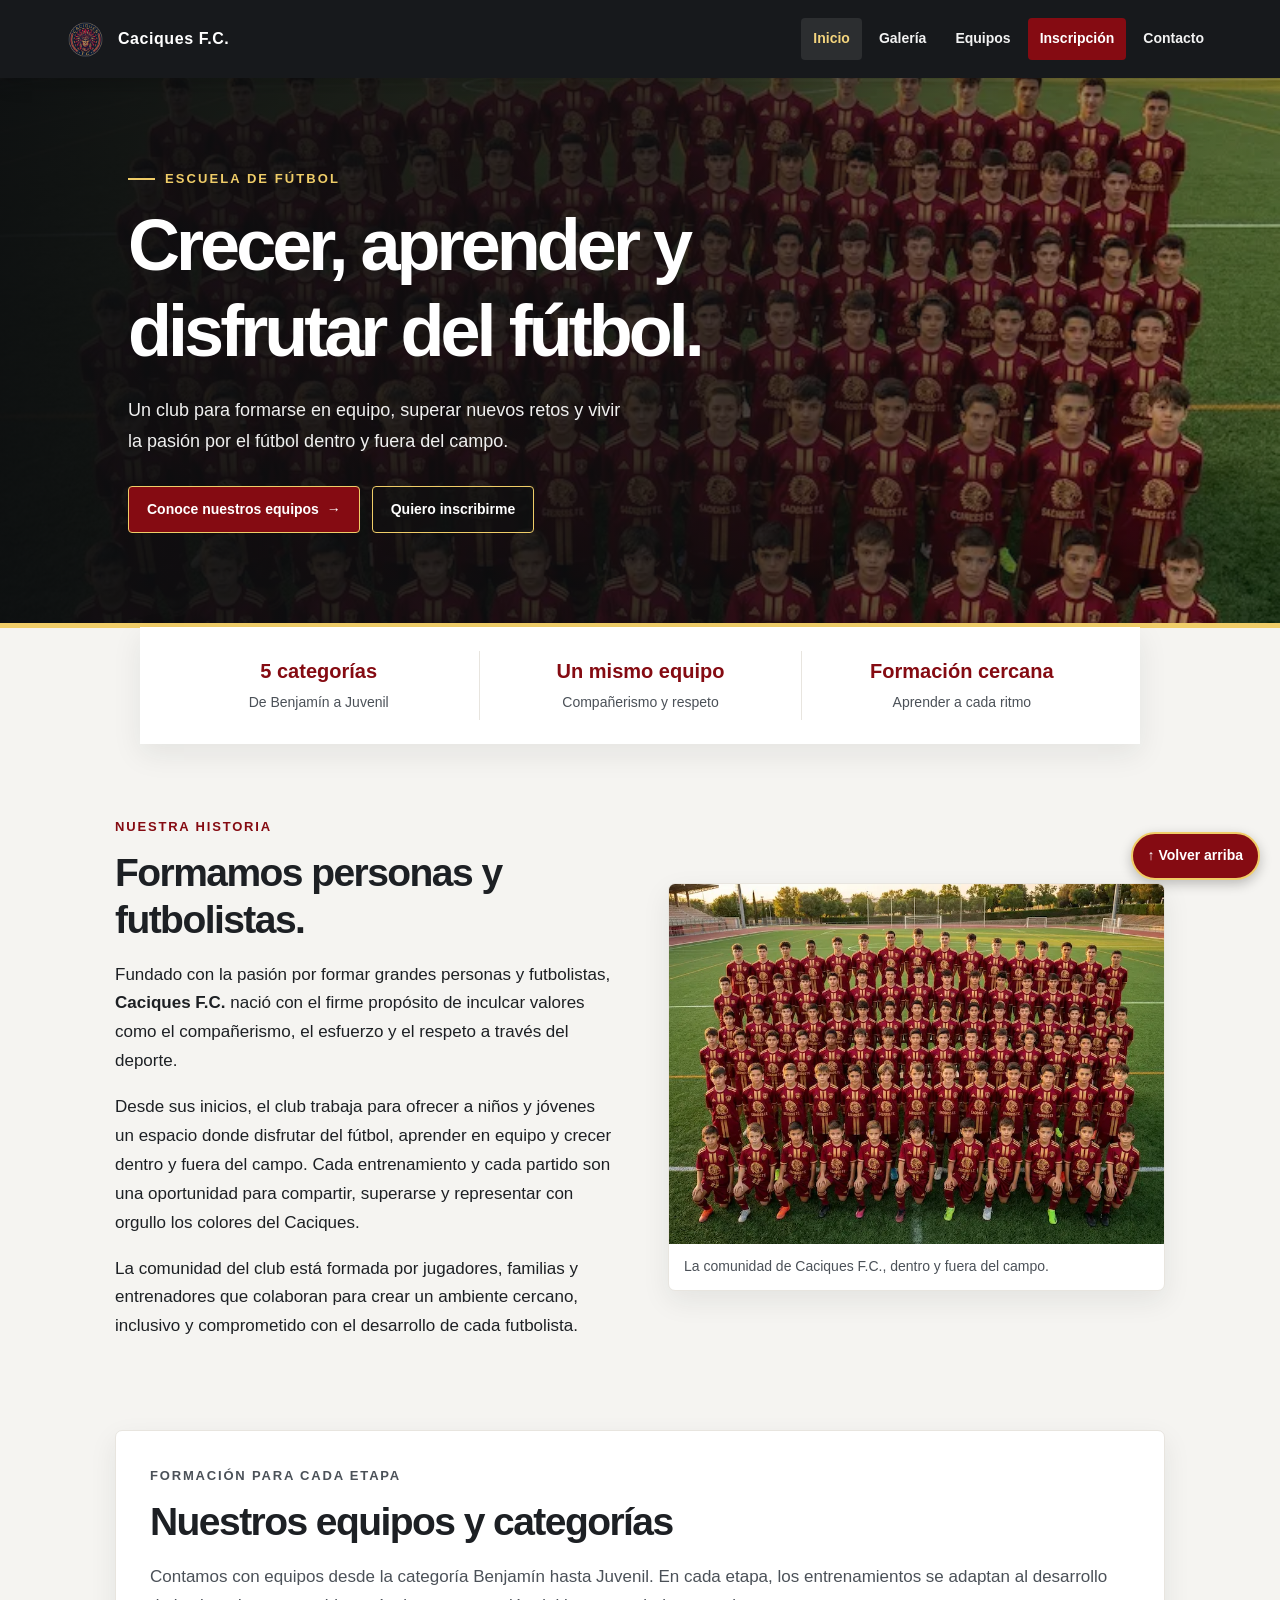
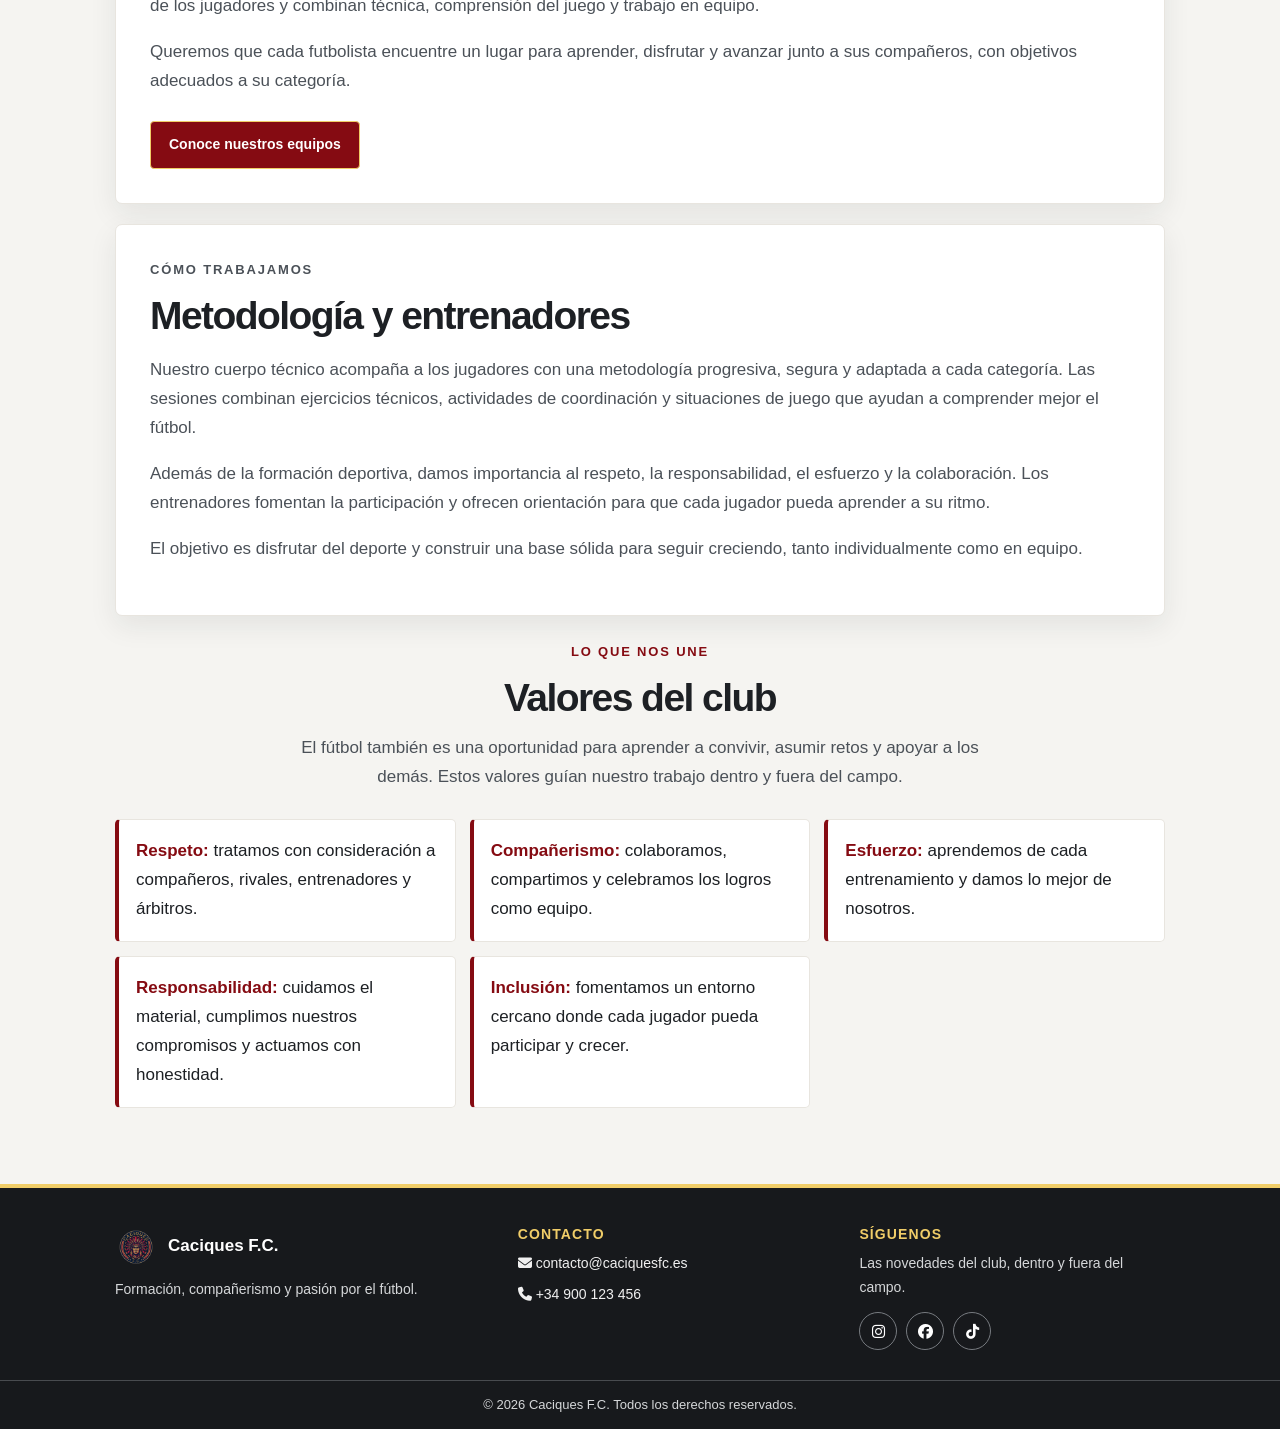
==== index.html @ 23a227c0 "examen.html-css" ====
<!DOCTYPE html>
<html lang="es">
<head>
    <meta charset="UTF-8">
    <meta name="viewport" content="width=device-width, initial-scale=1.0">
    <title>Caciques F.C. - Escuela de Fútbol</title>
    <link rel="stylesheet" href="css/estilos.css">
    <link rel="apple-touch-icon" sizes="180x180" href="assets/favicon/apple-touch-icon.png">
    <link rel="icon" type="image/png" sizes="32x32" href="assets/favicon/favicon-32x32.png">
    <link rel="icon" type="image/png" sizes="16x16" href="assets/favicon/favicon-16x16.png">
    <link rel="icon" href="favicon.ico">
    <link rel="manifest" href="assets/favicon/site.webmanifest">
    <link rel="stylesheet" href="https://cdnjs.cloudflare.com/ajax/libs/font-awesome/6.4.0/css/all.min.css">
</head>
<body>
    <!----------HEADER--------------->
    <!-- El mismo menú aparece en todas las páginas; aria-current marca Inicio como activo. -->
    <header class="site-header" id="top">
        <div class="logo">
            <img src="assets/img/logo.webp" alt="Escudo de Caciques F.C." class="site-logo">
            <span>Caciques F.C.</span>
        </div>
        <nav class="site-nav" aria-label="Navegación principal">
            <ul>
                <li><a href="index.html" class="activo" aria-current="page">Inicio</a></li>
                <li><a href="views/galeria.html">Galería</a></li>
                <li><a href="views/equipos.html">Equipos</a></li>
                <li><a class="nav-join" href="views/Inscripcion.html">Inscripción</a></li>
                <li><a href="views/contacto.html">Contacto</a></li>
            </ul>
        </nav>
    </header>
    <!----------MAIN------------->
    <main>
        <!-- La capa oscura de la foto se define en CSS para mantener legible el titular. -->
        <section class="hero" aria-labelledby="hero-title">
            <div class="hero-copy">
                <p class="eyebrow">Escuela de fútbol</p>
                <h1 id="hero-title">Crecer, aprender y disfrutar del fútbol.</h1>
                <p>Un club para formarse en equipo, superar nuevos retos y vivir la pasión por el fútbol dentro y fuera del campo.</p>
                <div class="acciones">
                    <a class="button" href="views/equipos.html">Conoce nuestros equipos&nbsp; →</a>
                    <a class="button secondary" href="views/Inscripcion.html">Quiero inscribirme</a>
                </div>
            </div>
        </section>

        <section class="highlights" aria-label="Lo que ofrece el club">
            <div class="highlight"><strong>5 categorías</strong><span>De Benjamín a Juvenil</span></div>
            <div class="highlight"><strong>Un mismo equipo</strong><span>Compañerismo y respeto</span></div>
            <div class="highlight"><strong>Formación cercana</strong><span>Aprender a cada ritmo</span></div>
        </section>

        <!-- La historia mantiene el texto original y acompaña la lectura con una foto del equipo. -->
        <section class="home-intro" aria-labelledby="history-heading">
            <div class="history-copy">
                <p class="section-label">Nuestra historia</p>
                <h2 id="history-heading">Formamos personas y futbolistas.</h2>
                <p>Fundado con la pasión por formar grandes personas y futbolistas, <strong>Caciques F.C.</strong> nació con el firme propósito de inculcar valores como el compañerismo, el esfuerzo y el respeto a través del deporte.</p>
                <p>Desde sus inicios, el club trabaja para ofrecer a niños y jóvenes un espacio donde disfrutar del fútbol, aprender en equipo y crecer dentro y fuera del campo. Cada entrenamiento y cada partido son una oportunidad para compartir, superarse y representar con orgullo los colores del Caciques.</p>
                <p>La comunidad del club está formada por jugadores, familias y entrenadores que colaboran para crear un ambiente cercano, inclusivo y comprometido con el desarrollo de cada futbolista.</p>
            </div>
            <figure class="history-photo">
                <img src="assets/img/Equipo-completo.webp" alt="Jugadores de Caciques F.C. reunidos en el campo" width="800" height="597">
                <figcaption>La comunidad de Caciques F.C., dentro y fuera del campo.</figcaption>
            </figure>
        </section>

        <!-- Enlaces y secciones informativas conservan las categorías y metodología del sitio. -->
        <section class="home-section" aria-labelledby="teams-heading">
            <p class="section-label">Formación para cada etapa</p>
            <h2 id="teams-heading">Nuestros equipos y categorías</h2>
            <p>Contamos con equipos desde la categoría Benjamín hasta Juvenil. En cada etapa, los entrenamientos se adaptan al desarrollo de los jugadores y combinan técnica, comprensión del juego y trabajo en equipo.</p>
            <p>Queremos que cada futbolista encuentre un lugar para aprender, disfrutar y avanzar junto a sus compañeros, con objetivos adecuados a su categoría.</p>
            <a class="btn-categorias" href="views/equipos.html">Conoce nuestros equipos</a>
        </section>

        <section class="home-section" aria-labelledby="method-heading">
            <p class="section-label">Cómo trabajamos</p>
            <h2 id="method-heading">Metodología y entrenadores</h2>
            <p>Nuestro cuerpo técnico acompaña a los jugadores con una metodología progresiva, segura y adaptada a cada categoría. Las sesiones combinan ejercicios técnicos, actividades de coordinación y situaciones de juego que ayudan a comprender mejor el fútbol.</p>
            <p>Además de la formación deportiva, damos importancia al respeto, la responsabilidad, el esfuerzo y la colaboración. Los entrenadores fomentan la participación y ofrecen orientación para que cada jugador pueda aprender a su ritmo.</p>
            <p>El objetivo es disfrutar del deporte y construir una base sólida para seguir creciendo, tanto individualmente como en equipo.</p>
        </section>

        <!-- La lista semántica mantiene los cinco valores legibles y navegables. -->
        <section class="values-section" aria-labelledby="values-heading">
            <header class="values-heading">
                <p class="section-label">Lo que nos une</p>
                <h2 id="values-heading">Valores del club</h2>
                <p>El fútbol también es una oportunidad para aprender a convivir, asumir retos y apoyar a los demás. Estos valores guían nuestro trabajo dentro y fuera del campo.</p>
            </header>
            <ul class="valores-grid">
                <li class="valor-item"><strong>Respeto:</strong> tratamos con consideración a compañeros, rivales, entrenadores y árbitros.</li>
                <li class="valor-item"><strong>Compañerismo:</strong> colaboramos, compartimos y celebramos los logros como equipo.</li>
                <li class="valor-item"><strong>Esfuerzo:</strong> aprendemos de cada entrenamiento y damos lo mejor de nosotros.</li>
                <li class="valor-item"><strong>Responsabilidad:</strong> cuidamos el material, cumplimos nuestros compromisos y actuamos con honestidad.</li>
                <li class="valor-item"><strong>Inclusión:</strong> fomentamos un entorno cercano donde cada jugador pueda participar y crecer.</li>
            </ul>
        </section>
    </main>

    <a class="volver-arriba" href="#top" aria-label="Volver arriba">
        <span aria-hidden="true">↑</span>
        <span>Volver arriba</span>
    </a>
    <!----------FOOTER -------->
    <!-- El pie de paginas se comparte visualmente entre páginas para localizar contacto y redes. -->
    <footer class="site-footer">
        <div class="footer-main">
            <div>
                <div class="footer-brand">
                    <img src="assets/img/logo.webp" alt="">
                    <span>Caciques F.C.</span>
                </div>
                <p>Formación, compañerismo y pasión por el fútbol.</p>
            </div>
            <div>
                <h2>Contacto</h2>
                <div class="footer-links">
                    <a href="mailto:contacto@caciquesfc.es"><i class="fa-solid fa-envelope" aria-hidden="true"></i> contacto@caciquesfc.es</a>
                    <a href="tel:+34900123456"><i class="fa-solid fa-phone" aria-hidden="true"></i> +34 900 123 456</a>
                </div>
            </div>
            <div>
                <h2>Síguenos</h2>
                <p>Las novedades del club, dentro y fuera del campo.</p>
                <nav class="social-icons" aria-label="Redes sociales">
                    <a href="https://instagram.com" target="_blank" rel="noopener noreferrer" aria-label="Instagram de Caciques F.C."><i class="fa-brands fa-instagram" aria-hidden="true"></i></a>
                    <a href="https://facebook.com" target="_blank" rel="noopener noreferrer" aria-label="Facebook de Caciques F.C."><i class="fa-brands fa-facebook" aria-hidden="true"></i></a>
                    <a href="https://tiktok.com" target="_blank" rel="noopener noreferrer" aria-label="TikTok de Caciques F.C."><i class="fa-brands fa-tiktok" aria-hidden="true"></i></a>
                </nav>
            </div>
        </div>
        <p class="footer-copyright">&copy; 2026 Caciques F.C. Todos los derechos reservados.</p>
    </footer>
</body>
</html>
---- css/estilos.css ----
/* Paleta y sombra reutilizadas en todo el sitio; ajustar estos valores cambia el tema completo. */
:root {
    --primary-red: #850b12;
    --primary-red-accent: #a5141c;
    --accent-gold: #f0cd68;
    --bg-dark: #17191c;
    --text-dark: #1d2024;
    --text-light: #ffffff;
    --text-muted: #4b5158;
    --bg-light: #f5f4f1;
    --surface-light: #ffffff;
    --border-color: #e8e5df;
    --shadow-card: 0 10px 28px rgba(29, 32, 36, .08);
}

/* Incluye bordes y rellenos en el ancho calculado para evitar desbordamientos. */
* {
    box-sizing: border-box;
}

html {
    scroll-behavior: smooth;
}

body {
    /* El layout flex mantiene el pie abajo incluso cuando una página tiene poco contenido. */
    display: flex;
    flex-direction: column;
    min-height: 100vh;
    margin: 0;
    color: var(--text-dark);
    background: var(--bg-light);
    font-family: "Segoe UI", Arial, sans-serif;
    font-size: 17px;
    line-height: 1.7;
}

/* MAIN: ocupa el espacio disponible entre la cabecera y el pie de página. */
main {
    flex: 1;
    width: 100%;
}

h1,
h2,
h3 {
    font-family: "Segoe UI", Arial, sans-serif;
    line-height: 1.2;
}

/* Las imágenes nunca superan el ancho del contenedor que las contiene. */
img {
    max-width: 100%;
}

/* Oculta una etiqueta solo visualmente; lectores de pantalla aún pueden anunciarla. */
.sr-only {
    position: absolute;
    width: 1px;
    height: 1px;
    overflow: hidden;
    clip: rect(0, 0, 0, 0);
    white-space: nowrap;
    clip-path: inset(50%);
}

/* Hace visible el foco al recorrer enlaces y controles con el teclado. */
a:focus-visible,
button:focus-visible,
input:focus-visible,
textarea:focus-visible {
    outline: 3px solid var(--primary-red);
    outline-offset: 3px;
}

/* HEADER: identidad y navegación compartidas; aria-current señala la página activa. */
.site-header {
    position: relative;
    z-index: 2;
    display: flex;
    align-items: center;
    justify-content: space-between;
    gap: 20px;
    min-height: 78px;
    padding: 12px clamp(18px, 5vw, 76px);
    color: var(--text-light);
    background: var(--bg-dark);
    box-shadow: 0 5px 20px rgba(0, 0, 0, .14);
}

.logo {
    display: flex;
    align-items: center;
    gap: 11px;
    color: var(--text-light);
    font-size: 1rem;
    font-weight: 800;
    letter-spacing: .035em;
    white-space: nowrap;
}

.site-logo {
    display: block;
    width: 43px;
    height: 43px;
    object-fit: contain;
}

/* El menú usa una lista horizontal en escritorio y se reorganiza en los breakpoints inferiores. */
.site-nav ul {
    display: flex;
    align-items: center;
    gap: 5px;
    margin: 0;
    padding: 0;
    list-style: none;
}

.site-nav a {
    display: inline-block;
    padding: 9px 12px;
    border-radius: 4px;
    color: #f2f2f2;
    font-size: 14px;
    font-weight: 650;
    text-decoration: none;
    transition: background-color .2s ease, color .2s ease;
}

.site-nav a:hover {
    color: var(--text-light);
    background: rgba(255, 255, 255, .1);
}

.site-nav a.activo {
    color: #f4d57d;
    background: rgba(255, 255, 255, .09);
}

.site-nav a.nav-join {
    color: var(--text-light);
    background: var(--primary-red);
}

.site-nav a.nav-join:hover {
    background: var(--primary-red-accent);
}

.site-nav a.nav-join.activo {
    box-shadow: inset 0 -3px var(--accent-gold);
}

.site-nav a:focus-visible,
.footer-contact a:focus-visible,
.social-icons a:focus-visible,
.volver-arriba:focus-visible {
    outline-color: var(--accent-gold);
}

/* SECCIONES DEL INICIO: hero, destacados, historia, categorías, metodología y valores. */
/* La primera capa oscurece la fotografía; la segunda carga la imagen y recorta sin deformarla. */
.hero {
    display: flex;
    min-height: 550px;
    align-items: center;
    padding: 70px clamp(24px, 10vw, 145px);
    border-bottom: 5px solid var(--accent-gold);
    color: var(--text-light);
    background:
        linear-gradient(90deg, rgba(12, 14, 16, .97) 0%, rgba(12, 14, 16, .82) 52%, rgba(12, 14, 16, .22) 100%),
        url("../assets/img/Equipo-completo.webp") center 42% / cover;
}

.hero-copy {
    max-width: 630px;
}

.hero .eyebrow,
.page-heading .eyebrow {
    display: flex;
    align-items: center;
    gap: 10px;
    margin: 0 0 12px;
    color: var(--accent-gold);
    font-size: 13px;
    font-weight: 800;
    letter-spacing: .16em;
    text-transform: uppercase;
}

.hero .eyebrow::before {
    width: 27px;
    height: 2px;
    background: var(--accent-gold);
    content: "";
}

.hero h1 {
    max-width: 620px;
    margin: 0;
    font-size: clamp(42px, 6vw, 72px);
    font-weight: 800;
    letter-spacing: -.055em;
}

.hero-copy > p:not(.eyebrow) {
    max-width: 500px;
    margin: 21px 0 29px;
    color: #f0f0f0;
    font-size: 18px;
}

/* Los enlaces de acción comparten altura, contraste y respuesta al pasar el puntero. */
.acciones {
    display: flex;
    flex-wrap: wrap;
    gap: 12px;
}

.button,
.btn-categorias,
.grupo-botones button {
    display: inline-flex;
    min-height: 46px;
    align-items: center;
    justify-content: center;
    padding: 11px 18px;
    border: 1px solid var(--accent-gold);
    border-radius: 4px;
    color: var(--text-light);
    background: var(--primary-red);
    font: inherit;
    font-size: 14px;
    font-weight: 750;
    text-decoration: none;
    cursor: pointer;
    transition: background-color .2s ease, transform .2s ease, box-shadow .2s ease;
}

.button:hover,
.btn-categorias:hover,
.grupo-botones button:hover {
    transform: translateY(-2px);
    background: var(--primary-red-accent);
    box-shadow: 0 6px 16px rgba(0, 0, 0, .18);
}

.button.secondary {
    border-color: var(--accent-gold);
    background: rgba(15, 17, 18, .55);
}

.button.secondary:hover {
    background: rgba(15, 17, 18, .85);
}

/* Tres datos breves destacan la información principal sin añadir texto nuevo. */
.highlights {
    display: grid;
    grid-template-columns: repeat(3, 1fr);
    width: min(1000px, calc(100% - 32px));
    margin: -1px auto 0;
    padding: 24px 18px;
    background: var(--surface-light);
    box-shadow: var(--shadow-card);
}

.highlight {
    padding: 3px 20px;
    text-align: center;
}

.highlight + .highlight {
    border-left: 1px solid var(--border-color);
}

.highlight strong {
    display: block;
    color: var(--primary-red);
    font-size: 20px;
    font-weight: 800;
}

.highlight span {
    color: var(--text-muted);
    font-size: 14px;
}

/* Inicio: ancho de lectura común para historia, foto, categorías, metodología y valores. */
.home-section,
.home-intro,
.values-section {
    width: min(1050px, calc(100% - 44px));
    margin: 0 auto;
    padding: 72px 0;
}

.home-intro {
    display: grid;
    grid-template-columns: 1fr 1fr;
    align-items: center;
    gap: 56px;
}

.section-label {
    margin: 0 0 12px;
    color: var(--primary-red);
    font-size: 13px;
    font-weight: 800;
    letter-spacing: .14em;
    text-transform: uppercase;
}

.history-copy h2,
.home-section h2,
.values-heading h2 {
    margin: 0 0 14px;
    font-size: clamp(27px, 3.5vw, 39px);
    font-weight: 800;
    letter-spacing: -.04em;
}

.history-copy > p + p {
    margin-top: 12px;
}

.history-photo {
    overflow: hidden;
    margin: 0;
    border: 1px solid var(--border-color);
    border-radius: 7px;
    background: var(--surface-light);
    box-shadow: var(--shadow-card);
}

.history-photo img {
    display: block;
    width: 100%;
    height: 360px;
    object-fit: cover;
}

.history-photo figcaption {
    padding: 11px 15px;
    color: var(--text-muted);
    font-size: 14px;
}

.home-section {
    margin-bottom: 20px;
    padding: 34px;
    border: 1px solid var(--border-color);
    border-radius: 7px;
    background: var(--surface-light);
    box-shadow: var(--shadow-card);
}

.home-section p {
    color: var(--text-muted);
}

.home-section .btn-categorias {
    margin-top: 8px;
}

/* Las cinco tarjetas se distribuyen en columnas y pasan a dos/una columna en móvil. */
.values-section {
    padding-top: 5px;
    padding-bottom: 76px;
}

.values-heading {
    max-width: 720px;
    margin: 0 auto 28px;
    text-align: center;
}

.values-heading h2 {
    margin-bottom: 12px;
}

.values-heading > p:last-child {
    margin: 0;
    color: var(--text-muted);
}

.valores-grid {
    display: grid;
    grid-template-columns: repeat(3, minmax(0, 1fr));
    gap: 14px;
    margin: 0;
    padding: 0;
    list-style: none;
}

.valor-item {
    min-height: 118px;
    padding: 17px;
    border: 1px solid var(--border-color);
    border-left: 4px solid var(--primary-red);
    border-radius: 5px;
    background: var(--surface-light);
}

.valor-item strong {
    color: var(--primary-red);
}

/* SECCIONES DE PÁGINAS INTERIORES: ancho y espaciado común para galería, equipos, inscripción y contacto. */
/* Los títulos de las páginas interiores comparten jerarquía y espaciado. */
.page-content {
    width: min(1100px, 100%);
    margin: 0 auto;
    padding: 58px 24px 70px;
}

.page-heading {
    max-width: 730px;
    margin: 0 auto 34px;
    text-align: center;
}

.page-heading h1 {
    margin: 0 0 14px;
    font-size: clamp(30px, 4vw, 42px);
    font-weight: 800;
    letter-spacing: -.04em;
}

.page-heading > p:last-child {
    max-width: 650px;
    margin: 0 auto;
    color: var(--text-muted);
}

/* Las fotos y sus pies forman una sola tarjeta; object-fit evita deformar las imágenes. */
.grid-galeria,
.grid-categorias {
    display: grid;
    grid-template-columns: repeat(3, minmax(0, 1fr));
    gap: 20px;
}

.item-galeria {
    display: flex;
    flex-direction: column;
    overflow: hidden;
    margin: 0;
    border: 1px solid var(--border-color);
    border-radius: 7px;
    background: var(--surface-light);
    box-shadow: 0 7px 20px rgba(29, 32, 36, .06);
    transition: transform .2s ease, box-shadow .2s ease;
}

.item-galeria:hover {
    transform: translateY(-3px);
    box-shadow: var(--shadow-card);
}

.item-galeria img,
.imagen-categoria {
    display: block;
    width: 100%;
    height: 220px;
    object-fit: cover;
}

.item-galeria figcaption {
    flex: 1;
    padding: 14px 16px 16px;
    color: var(--text-muted);
    font-size: 14px;
    line-height: 1.65;
}

.item-equipo figcaption h3 {
    margin: 0 0 6px;
    color: var(--primary-red);
    font-size: 18px;
}

.item-equipo figcaption p {
    margin: 0;
}

/* SECCIÓN DE INSCRIPCIÓN: controles grandes, etiquetas visibles y foco de teclado marcado. */
.seccion-formulario {
    width: min(680px, 100%);
    margin: 0 auto;
    padding: clamp(22px, 5vw, 42px);
    border: 1px solid var(--border-color);
    border-top: 4px solid var(--accent-gold);
    border-radius: 7px;
    background: var(--surface-light);
    box-shadow: var(--shadow-card);
}

.seccion-formulario h1 {
    margin: 0 0 8px;
    font-size: clamp(27px, 3.5vw, 36px);
}

.seccion-formulario > p {
    margin: 0 0 23px;
    color: var(--text-muted);
}

.seccion-formulario > .section-label {
    margin-bottom: 8px;
    color: var(--primary-red);
}

.grupo-campo {
    margin-bottom: 18px;
}

.grupo-campo label {
    display: block;
    margin-bottom: 6px;
    font-size: 14px;
    font-weight: 700;
}

.grupo-campo input[type="text"],
.grupo-campo input[type="tel"],
.grupo-campo input[type="email"],
.grupo-campo textarea {
    width: 100%;
    min-height: 46px;
    padding: 10px 12px;
    border: 1px solid #b8bbc0;
    border-radius: 4px;
    background: #fcfcfb;
    color: var(--text-dark);
    font: inherit;
    font-size: 16px;
}

.grupo-campo input::placeholder,
.grupo-campo textarea::placeholder {
    color: #4b5158;
    opacity: 1;
}

.grupo-campo textarea {
    min-height: 110px;
    resize: vertical;
}

.grupo-campo input:focus-visible,
.grupo-campo textarea:focus-visible {
    border-color: var(--primary-red);
}

/* El borde verde aparece solo cuando se ha escrito un valor y la validación nativa es correcta. */
.grupo-campo input:not(:placeholder-shown):valid,
.grupo-campo textarea:not(:placeholder-shown):valid {
    border-color: #176b32;
    background: #f0fff4;
}

.campo-checkbox {
    display: flex;
    align-items: flex-start;
    gap: 10px;
}

.campo-checkbox input {
    width: 18px;
    height: 18px;
    margin-top: 3px;
    accent-color: var(--primary-red);
}

.campo-checkbox label {
    margin: 0;
    font-size: 14px;
    font-weight: 400;
}

.grupo-botones {
    display: flex;
    flex-wrap: wrap;
    gap: 12px;
    margin-top: 24px;
}

.grupo-botones .btn-limpiar {
    border-color: #8c6b14;
    color: var(--text-dark);
    background: var(--accent-gold);
}

.grupo-botones .btn-limpiar:hover {
    background: #f5d983;
}

/* SECCIÓN DE CONTACTO: dirección e imagen del mapa se apilan en pantallas pequeñas. */
.seccion-contacto {
    width: min(1050px, 100%);
    margin: 0 auto;
}

.seccion-contacto > .page-heading {
    margin-bottom: 34px;
}

.contact-layout {
    display: grid;
    grid-template-columns: .9fr 1.1fr;
    gap: 24px;
    align-items: stretch;
}

.info-ubicacion,
.contenedor-mapa {
    overflow: hidden;
    margin: 0;
    border: 1px solid var(--border-color);
    border-radius: 7px;
    background: var(--surface-light);
    box-shadow: 0 7px 22px rgba(29, 32, 36, .06);
}

.info-ubicacion {
    padding: 27px;
}

.info-ubicacion h2,
.contenedor-mapa h2 {
    margin: 0 0 15px;
    font-size: 22px;
}

.info-ubicacion p {
    margin: 8px 0;
    color: var(--text-muted);
    font-size: 15px;
}

.info-ubicacion strong {
    color: var(--text-dark);
}

.contenedor-mapa img {
    display: block;
    width: 100%;
    height: 100%;
    min-height: 330px;
    object-fit: cover;
}

/* FOOTER: datos del club y redes sociales en tres columnas, adaptables a móvil. */
.site-footer {
    margin-top: auto;
    border-top: 4px solid var(--accent-gold);
    color: var(--text-light);
    background: var(--bg-dark);
}

.footer-main {
    display: grid;
    grid-template-columns: 1.2fr 1fr 1fr;
    gap: 36px;
    width: min(1050px, calc(100% - 44px));
    margin: 0 auto;
    padding: 38px 0 30px;
}

.footer-brand {
    display: flex;
    align-items: center;
    gap: 11px;
    font-weight: 800;
}

.footer-brand img {
    width: 42px;
    height: 42px;
    object-fit: contain;
}

.footer-main h2 {
    margin: 0 0 10px;
    color: var(--accent-gold);
    font-size: 14px;
    letter-spacing: .08em;
    text-transform: uppercase;
}

.footer-main p {
    margin: 10px 0 0;
    color: #d5d7d9;
    font-size: 14px;
}

.footer-links {
    display: grid;
    gap: 7px;
}

.footer-links a {
    width: fit-content;
    color: #f0f0f0;
    font-size: 14px;
    text-decoration: none;
}

.footer-links a:hover {
    color: var(--accent-gold);
}

.social-icons {
    display: flex;
    gap: 9px;
    margin-top: 12px;
}

.social-icons a {
    display: inline-flex;
    width: 38px;
    height: 38px;
    align-items: center;
    justify-content: center;
    border: 1px solid #777b80;
    border-radius: 50%;
    color: var(--text-light);
    font-size: 15px;
    text-decoration: none;
    transition: color .2s ease, background-color .2s ease;
}

.social-icons a:hover {
    color: var(--bg-dark);
    background: var(--accent-gold);
}

.footer-copyright {
    margin: 0;
    padding: 13px 20px;
    border-top: 1px solid #484b4f;
    color: #d5d7d9;
    font-size: 13px;
    text-align: center;
}

.volver-arriba {
    /* Se mantiene disponible mientras se recorre el contenido largo de la página. */
    position: fixed;
    right: 20px;
    bottom: 20px;
    z-index: 1;
    padding: 10px 15px;
    border: 2px solid var(--accent-gold);
    border-radius: 999px;
    color: var(--text-light);
    background: var(--primary-red);
    font-size: 14px;
    font-weight: 700;
    text-decoration: none;
    box-shadow: 0 4px 12px rgba(18, 18, 18, .25);
}

.volver-arriba:hover {
    background: var(--primary-red-accent);
}

/* A 800 px se apilan cabecera y mapa y se reducen las cuadrículas a dos columnas. */
@media (max-width: 800px) {
    .site-header {
        flex-direction: column;
        gap: 8px;
        padding: 12px;
    }

    .site-nav {
        width: 100%;
    }

    .site-nav ul {
        justify-content: center;
        flex-wrap: wrap;
        gap: 2px;
    }

    .home-intro,
    .contact-layout {
        grid-template-columns: 1fr;
        gap: 27px;
    }

    .history-photo img {
        height: 290px;
    }

    .valores-grid {
        grid-template-columns: repeat(2, minmax(0, 1fr));
    }

    .grid-galeria,
    .grid-categorias {
        grid-template-columns: repeat(2, minmax(0, 1fr));
        gap: 14px;
    }

    .footer-main {
        grid-template-columns: 1fr 1fr;
        gap: 25px;
    }

    .footer-main > :first-child {
        grid-column: 1 / -1;
    }
}

/* En móviles estrechos se usa una columna y se compactan márgenes y controles. */
@media (max-width: 520px) {
    .hero {
        min-height: 480px;
        padding: 48px 22px;
        background-position: 58% center;
    }

    .hero-copy > p:not(.eyebrow) {
        font-size: 16px;
    }

    .highlights {
        grid-template-columns: 1fr;
        gap: 10px;
    }

    .highlight + .highlight {
        padding-top: 12px;
        border-top: 1px solid var(--border-color);
        border-left: 0;
    }

    .home-section,
    .home-intro,
    .values-section {
        width: calc(100% - 32px);
    }

    .home-section {
        padding: 22px;
    }

    .grid-galeria,
    .grid-categorias,
    .valores-grid {
        grid-template-columns: 1fr;
    }

    .page-content {
        padding: 38px 16px 50px;
    }

    .seccion-formulario,
    .info-ubicacion {
        padding: 20px;
    }

    .grupo-botones {
        flex-direction: column;
    }

    .grupo-botones button {
        width: 100%;
    }

    .footer-main {
        grid-template-columns: 1fr;
    }

    .footer-main > :first-child {
        grid-column: auto;
    }

    .volver-arriba {
        right: 12px;
        bottom: 12px;
        padding: 8px 12px;
    }
}

/* Respeta la preferencia del usuario de reducir movimiento. */
@media (prefers-reduced-motion: reduce) {
    html {
        scroll-behavior: auto;
    }

    *,
    *::before,
    *::after {
        transition-duration: .01ms !important;
    }
}
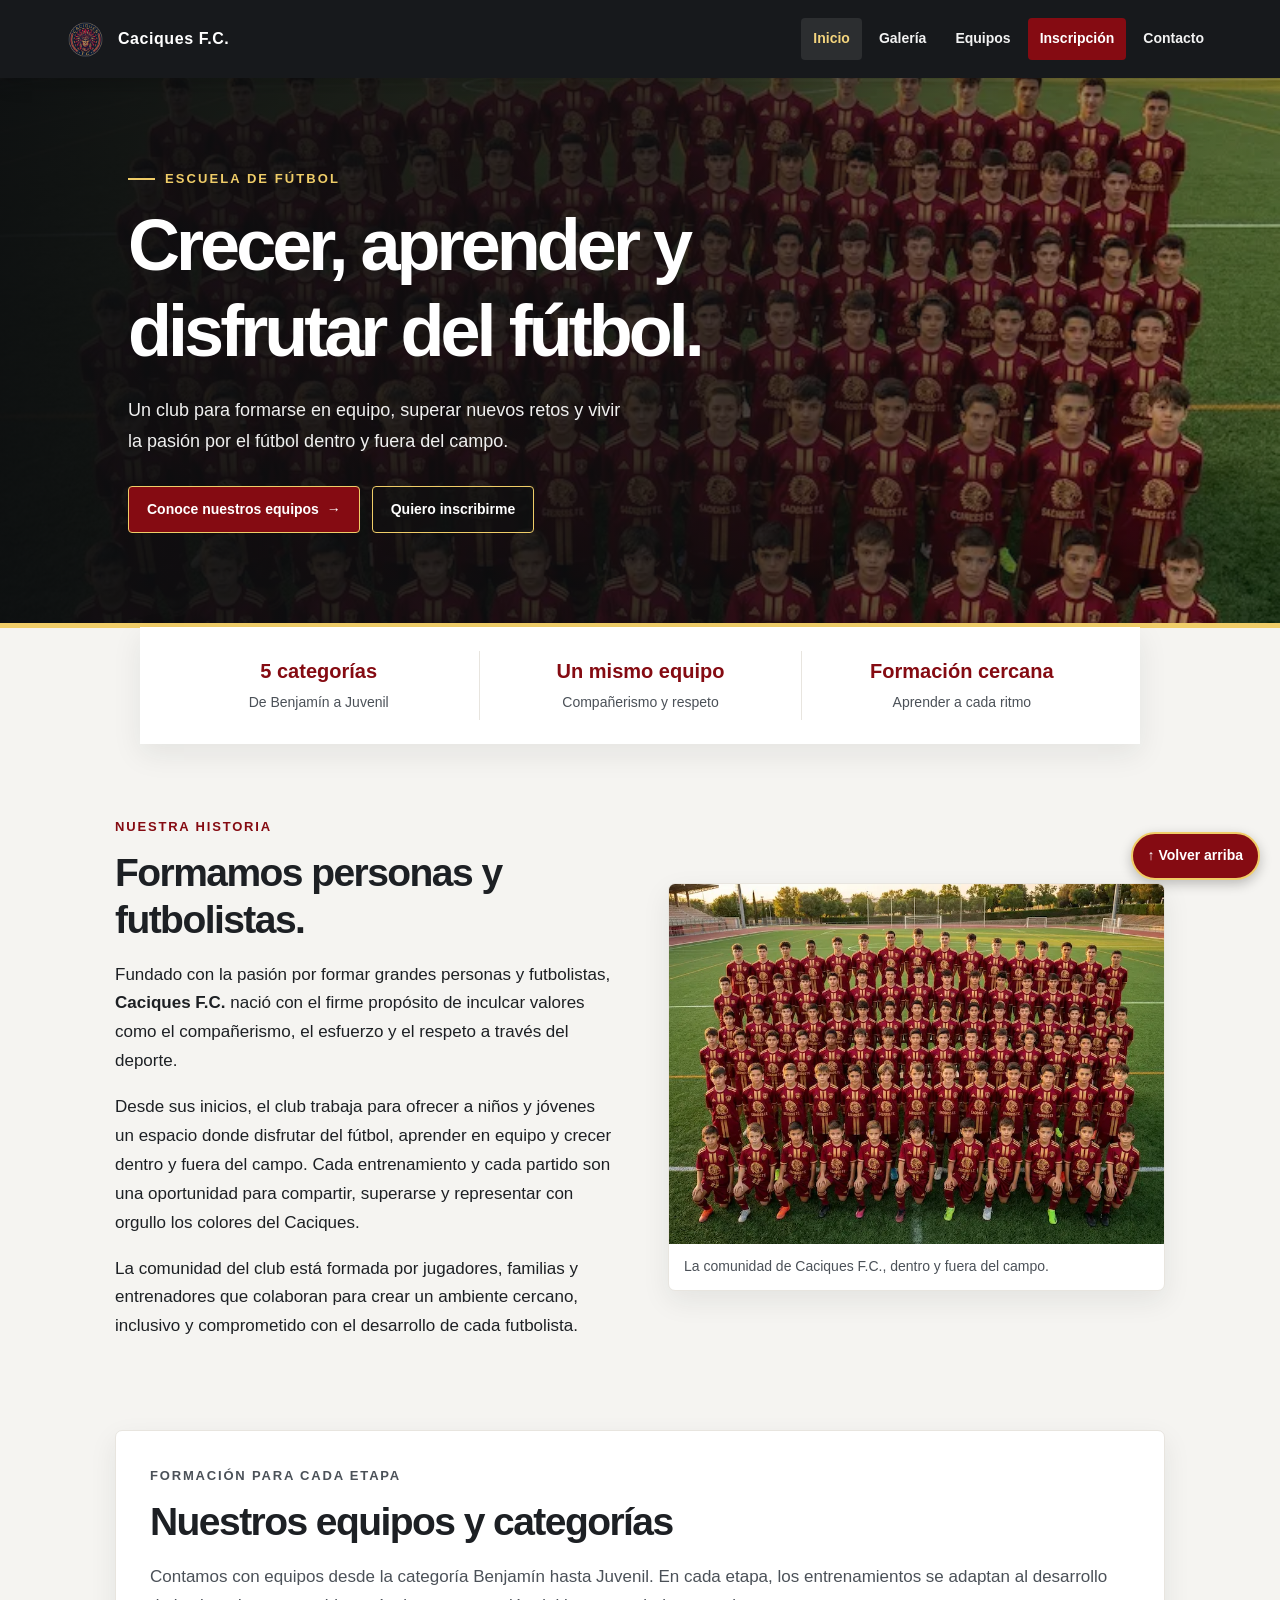
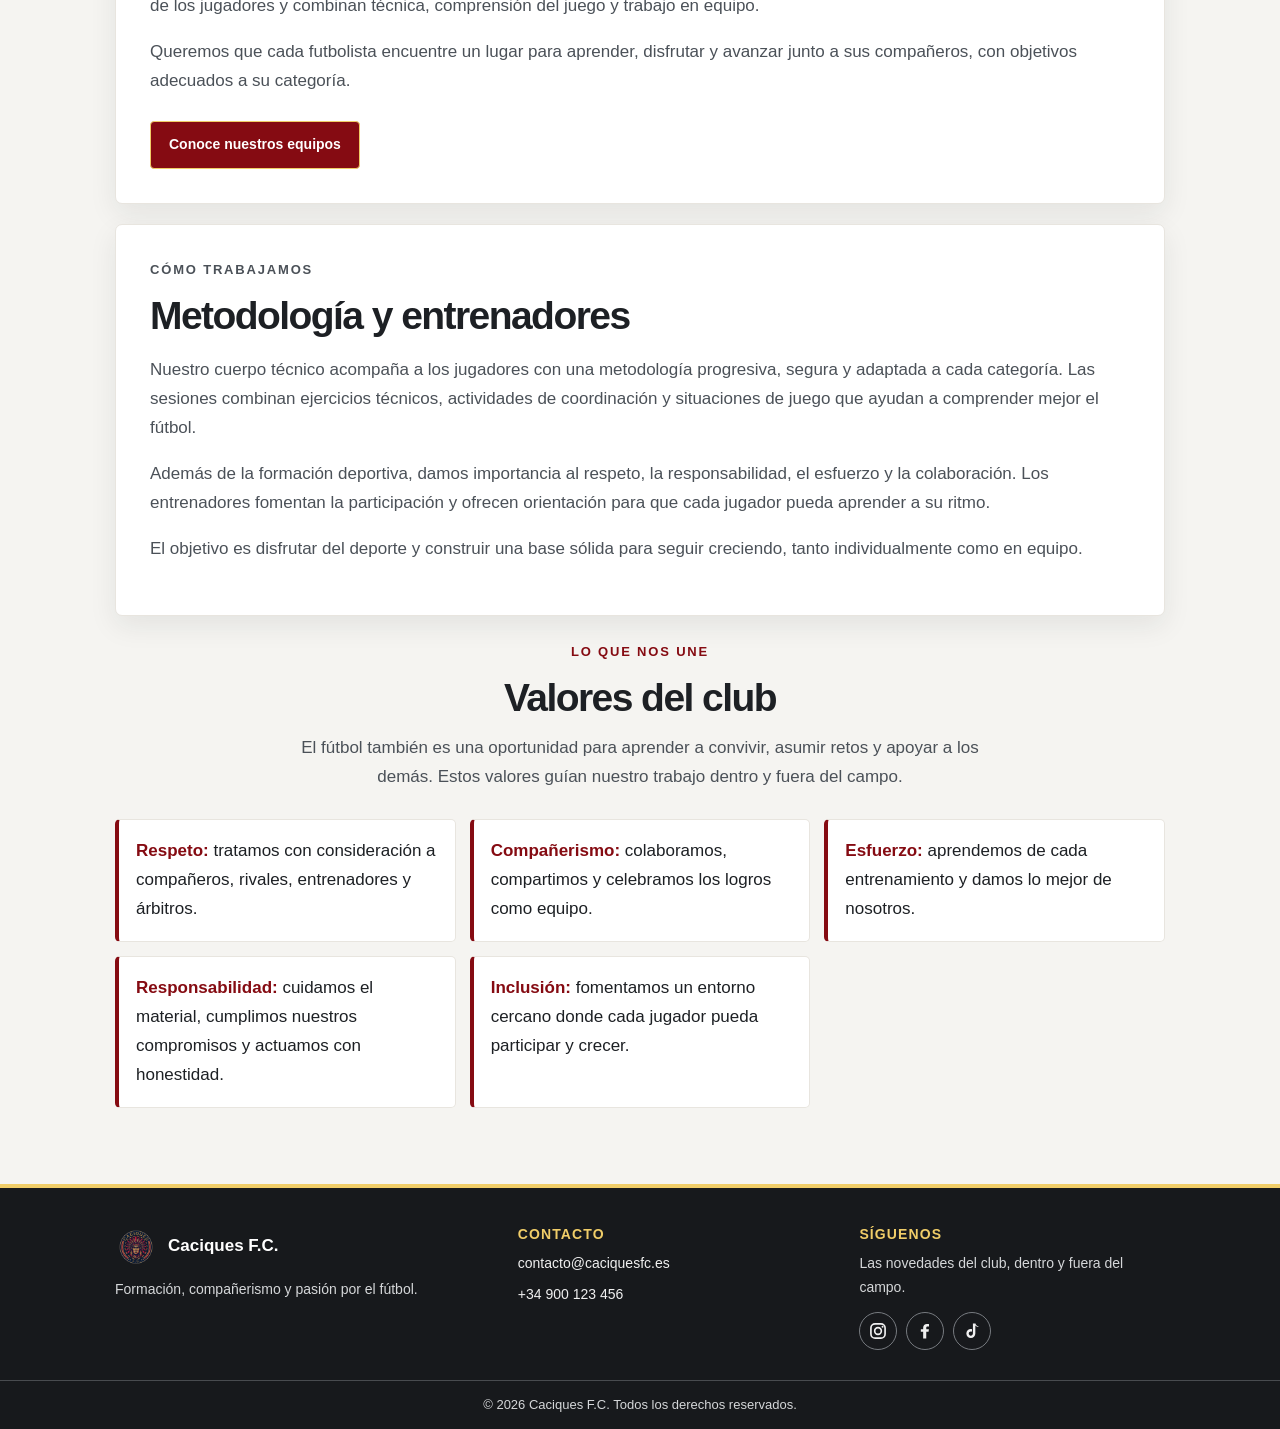
==== commit bff0bc2a: "Usa iconos sociales locales" ====
--- a/index.html
+++ b/index.html
@@ -10,7 +10,6 @@
     <link rel="icon" type="image/png" sizes="16x16" href="assets/favicon/favicon-16x16.png">
     <link rel="icon" href="favicon.ico">
     <link rel="manifest" href="assets/favicon/site.webmanifest">
-    <link rel="stylesheet" href="https://cdnjs.cloudflare.com/ajax/libs/font-awesome/6.4.0/css/all.min.css">
 </head>
 <body>
     <!----------HEADER--------------->
@@ -118,17 +117,17 @@
             <div>
                 <h2>Contacto</h2>
                 <div class="footer-links">
-                    <a href="mailto:contacto@caciquesfc.es"><i class="fa-solid fa-envelope" aria-hidden="true"></i> contacto@caciquesfc.es</a>
-                    <a href="tel:+34900123456"><i class="fa-solid fa-phone" aria-hidden="true"></i> +34 900 123 456</a>
+                    <a href="mailto:contacto@caciquesfc.es">contacto@caciquesfc.es</a>
+                    <a href="tel:+34900123456">+34 900 123 456</a>
                 </div>
             </div>
             <div>
                 <h2>Síguenos</h2>
                 <p>Las novedades del club, dentro y fuera del campo.</p>
                 <nav class="social-icons" aria-label="Redes sociales">
-                    <a href="https://instagram.com" target="_blank" rel="noopener noreferrer" aria-label="Instagram de Caciques F.C."><i class="fa-brands fa-instagram" aria-hidden="true"></i></a>
-                    <a href="https://facebook.com" target="_blank" rel="noopener noreferrer" aria-label="Facebook de Caciques F.C."><i class="fa-brands fa-facebook" aria-hidden="true"></i></a>
-                    <a href="https://tiktok.com" target="_blank" rel="noopener noreferrer" aria-label="TikTok de Caciques F.C."><i class="fa-brands fa-tiktok" aria-hidden="true"></i></a>
+                    <a href="https://instagram.com" target="_blank" rel="noopener noreferrer" aria-label="Instagram de Caciques F.C."><img src="assets/img/instagram.svg" alt=""></a>
+                    <a href="https://facebook.com" target="_blank" rel="noopener noreferrer" aria-label="Facebook de Caciques F.C."><img src="assets/img/facebook.svg" alt=""></a>
+                    <a href="https://tiktok.com" target="_blank" rel="noopener noreferrer" aria-label="TikTok de Caciques F.C."><img src="assets/img/tiktok.svg" alt=""></a>
                 </nav>
             </div>
         </div>
--- a/css/estilos.css
+++ b/css/estilos.css
@@ -726,14 +726,23 @@
     border: 1px solid #777b80;
     border-radius: 50%;
     color: var(--text-light);
-    font-size: 15px;
     text-decoration: none;
-    transition: color .2s ease, background-color .2s ease;
+    transition: background-color .2s ease;
+}
+
+.social-icons img {
+    width: 20px;
+    height: 20px;
+    object-fit: contain;
+    transition: filter .2s ease;
 }
 
 .social-icons a:hover {
-    color: var(--bg-dark);
     background: var(--accent-gold);
+}
+
+.social-icons a:hover img {
+    filter: brightness(0);
 }
 
 .footer-copyright {
